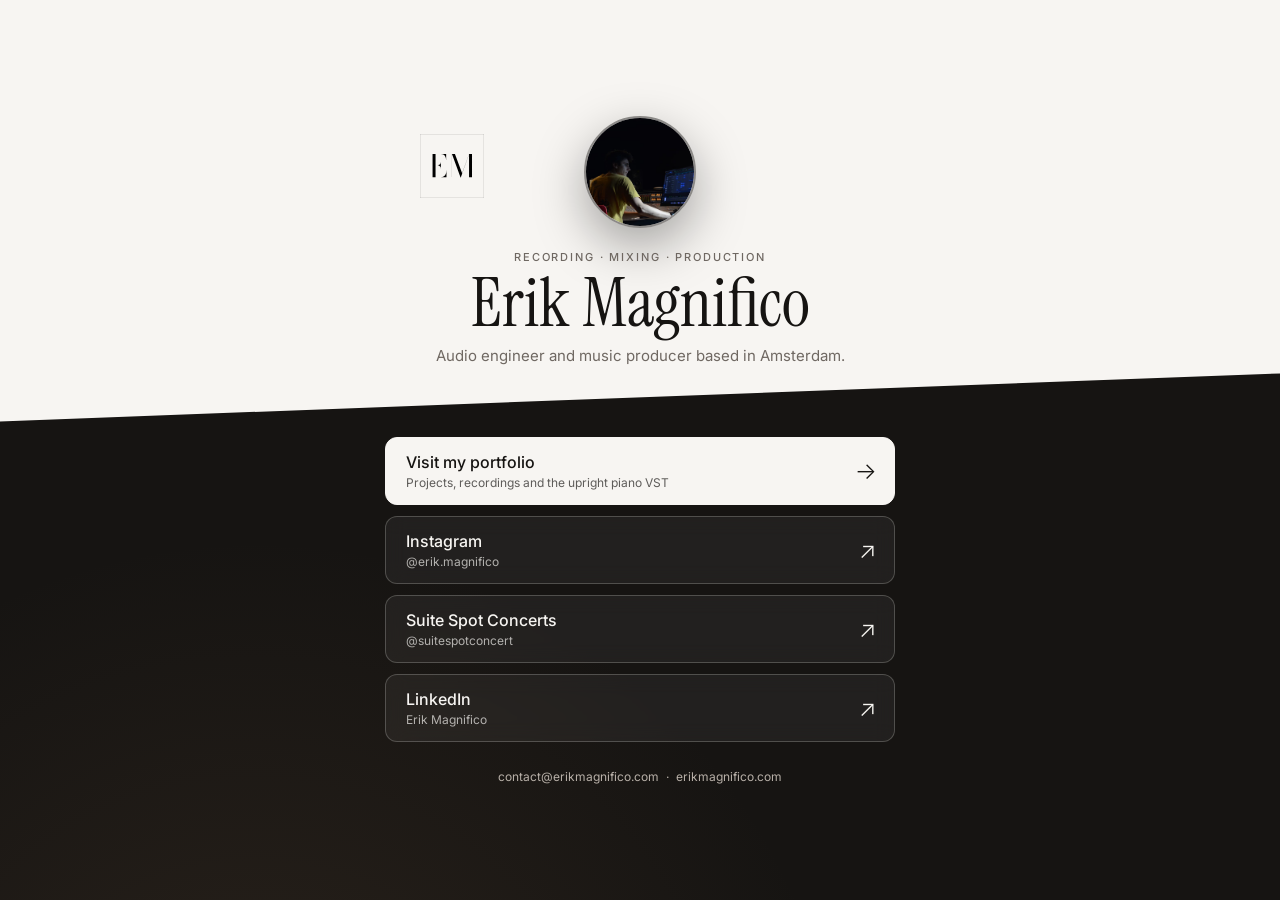
==== links/index.html @ b58874a6 "added /links" ====
<!DOCTYPE html>
<html lang="en">

<head>
    <meta charset="UTF-8">
    <meta name="viewport" content="width=device-width, initial-scale=1.0">

    <title>Erik Magnifico | Links</title>
    <meta name="description" content="Erik Magnifico’s official links: audio portfolio, Instagram, Suite Spot Concerts and LinkedIn.">
    <link rel="canonical" href="https://erikmagnifico.com/links/">

    <meta property="og:type" content="profile">
    <meta property="og:site_name" content="Erik Magnifico">
    <meta property="og:title" content="Erik Magnifico | Links">
    <meta property="og:description" content="Recording, mixing and music production. Explore Erik’s portfolio and social profiles.">
    <meta property="og:url" content="https://erikmagnifico.com/links/">
    <meta property="og:image" content="https://erikmagnifico.com/images/hero-1200.jpg">
    <meta property="og:image:alt" content="Erik Magnifico working in a recording studio">
    <meta name="twitter:card" content="summary_large_image">
    <meta name="twitter:title" content="Erik Magnifico | Links">
    <meta name="twitter:description" content="Recording, mixing and music production. Portfolio and official social profiles.">
    <meta name="twitter:image" content="https://erikmagnifico.com/images/hero-1200.jpg">

    <link rel="icon" type="image/svg+xml" href="../favicon.svg?v=2">
    <link rel="stylesheet" href="links.css?v=20260830c">
</head>

<body>
    <main class="links-page">
        <article class="links-card">
            <a class="links-logo" href="../index.html" aria-label="Visit Erik Magnifico’s homepage">
                <img src="../images/em-logo.svg" width="64" height="64" alt="">
            </a>

            <div class="links-portrait">
                <img src="../images/hero-800.jpg" width="800" height="533" alt="Erik Magnifico working in a recording studio">
            </div>

            <header class="links-intro">
                <p class="links-kicker">Recording · Mixing · Production</p>
                <h1>Erik Magnifico</h1>
                <p>Audio engineer and music producer based in Amsterdam.</p>
            </header>

            <nav class="link-list" aria-label="Erik Magnifico’s links">
                <a class="link-button link-button-primary" href="../index.html">
                    <span>
                        <strong>Visit my portfolio</strong>
                        <small>Projects, recordings and the upright piano VST</small>
                    </span>
                    <span class="link-arrow" aria-hidden="true">→</span>
                </a>

                <a class="link-button" href="https://www.instagram.com/erik.magnifico/" target="_blank" rel="noopener noreferrer">
                    <span>
                        <strong>Instagram</strong>
                        <small>@erik.magnifico</small>
                    </span>
                    <span class="link-arrow" aria-hidden="true">↗</span>
                </a>

                <a class="link-button" href="https://www.instagram.com/suitespotconcert/" target="_blank" rel="noopener noreferrer">
                    <span>
                        <strong>Suite Spot Concerts</strong>
                        <small>@suitespotconcert</small>
                    </span>
                    <span class="link-arrow" aria-hidden="true">↗</span>
                </a>

                <a class="link-button" href="https://www.linkedin.com/in/erikmagnifico" target="_blank" rel="noopener noreferrer">
                    <span>
                        <strong>LinkedIn</strong>
                        <small>Erik Magnifico</small>
                    </span>
                    <span class="link-arrow" aria-hidden="true">↗</span>
                </a>
            </nav>

            <footer class="links-footer">
                <a href="mailto:contact@erikmagnifico.com">contact@erikmagnifico.com</a>
                <span aria-hidden="true">·</span>
                <a href="../index.html">erikmagnifico.com</a>
            </footer>
        </article>
    </main>
</body>

</html>
---- links/links.css ----
@import url('https://fonts.googleapis.com/css2?family=Inter:wght@300;400;500&family=Instrument+Serif&display=swap');

:root {
    color-scheme:dark;
    --ink:#161412;
    --paper:#f7f5f2;
    --muted-light:#6f6862;
    --muted-dark:#b8b0a8;
    --line:rgba(247,245,242,0.22);
}

* {
    box-sizing:border-box;
}

html {
    min-height:100%;
    background:var(--paper);
}

body {
    min-width:280px;
    min-height:100%;
    margin:0;
    background:var(--paper);
    color:var(--ink);
    font-family:Inter, Arial, sans-serif;
}

a {
    color:inherit;
}

a:focus-visible {
    outline:3px solid var(--ink);
    outline-offset:4px;
}

.links-page {
    width:100%;
    min-height:100vh;
    min-height:100dvh;
    position:relative;
    display:grid;
    place-items:center;
    padding:clamp(22px, 5vw, 56px) 18px;
    overflow:hidden;
}

.links-card {
    width:min(100%, 510px);
    position:relative;
    z-index:0;
    text-align:center;
}

.links-logo {
    position:absolute;
    top:18px;
    left:35px;
    z-index:2;
    width:64px;
    height:64px;
    display:block;
    margin:0;
    border-radius:2px;
    background:var(--paper);
    transition:transform 180ms ease;
}

.links-logo:hover {
    transform:translateY(-2px);
}

.links-logo img {
    width:100%;
    height:100%;
    display:block;
}

.links-portrait {
    width:112px;
    aspect-ratio:1;
    margin:0 auto 22px;
    overflow:hidden;
    border:2px solid rgba(22,20,18,0.48);
    border-radius:50%;
    box-shadow:0 18px 50px rgba(0,0,0,0.34);
}

.links-portrait img {
    width:100%;
    height:100%;
    display:block;
    object-fit:cover;
    object-position:55% 63%;
}

.links-intro h1 {
    margin:7px 0 9px;
    font-family:"Instrument Serif", Georgia, serif;
    font-size:clamp(48px, 13vw, 68px);
    font-weight:400;
    line-height:0.95;
}

.links-intro > p:last-child {
    max-width:430px;
    margin:0 auto;
    color:var(--muted-light);
    font-size:15px;
    line-height:1.55;
}

.links-kicker {
    margin:0;
    color:var(--muted-light);
    font-size:11px;
    font-weight:500;
    letter-spacing:0.17em;
    text-transform:uppercase;
}

.link-list {
    position:relative;
    display:grid;
    gap:11px;
    margin-top:70px;
}

.link-list::before {
    content:"";
    position:absolute;
    top:-64px;
    bottom:-200vh;
    left:50%;
    z-index:-1;
    width:100vw;
    background:
        radial-gradient(circle at 20% 35%, rgba(123,93,66,0.2), transparent 34%),
        var(--ink);
    clip-path:polygon(0 48px, 100% 0, 100% 100%, 0 100%);
    transform:translateX(-50%);
}

.link-button {
    min-height:68px;
    display:flex;
    align-items:center;
    justify-content:space-between;
    gap:18px;
    padding:13px 18px 13px 20px;
    border:1px solid var(--line);
    border-radius:12px;
    background:rgba(247,245,242,0.055);
    color:var(--paper);
    text-align:left;
    text-decoration:none;
    backdrop-filter:blur(10px);
    transition:background 180ms ease, border-color 180ms ease, transform 180ms ease;
}

.link-button:hover {
    border-color:rgba(247,245,242,0.55);
    background:rgba(247,245,242,0.1);
    transform:translateY(-2px);
}

.link-button-primary {
    border-color:var(--paper);
    background:var(--paper);
    color:var(--ink);
}

.link-button-primary:hover {
    border-color:var(--paper);
    background:#e9e3db;
}

.link-button strong,
.link-button small {
    display:block;
}

.link-button strong {
    font-size:16px;
    font-weight:500;
    line-height:1.25;
}

.link-button small {
    margin-top:3px;
    color:inherit;
    font-size:12px;
    line-height:1.35;
    opacity:0.68;
}

.link-arrow {
    flex:0 0 auto;
    font-size:23px;
    font-weight:300;
    line-height:1;
}

.link-button:focus-visible,
.links-footer a:focus-visible {
    outline-color:var(--paper);
}

.links-footer {
    display:flex;
    flex-wrap:wrap;
    justify-content:center;
    gap:7px;
    margin-top:27px;
    color:var(--muted-dark);
    font-size:12px;
}

.links-footer a {
    text-decoration:none;
}

.links-footer a:hover {
    color:var(--paper);
}

@media (max-width: 768px) {
    .links-logo {
        top:15px;
        left:20px;
        width:45px;
        height:45px;
    }
}

@media (max-width: 420px) {
    .links-page {
        place-items:start center;
        padding-top:28px;
        padding-bottom:28px;
    }

    .links-logo {
        left:15px;
        width:40px;
        height:40px;
    }

    .links-portrait {
        width:94px;
        margin-bottom:18px;
    }

    .link-list {
        margin-top:62px;
    }

    .link-list::before {
        top:-56px;
        clip-path:polygon(0 40px, 100% 0, 100% 100%, 0 100%);
    }
}

@media (prefers-reduced-motion: reduce) {
    .links-logo,
    .link-button {
        transition:none;
    }
}
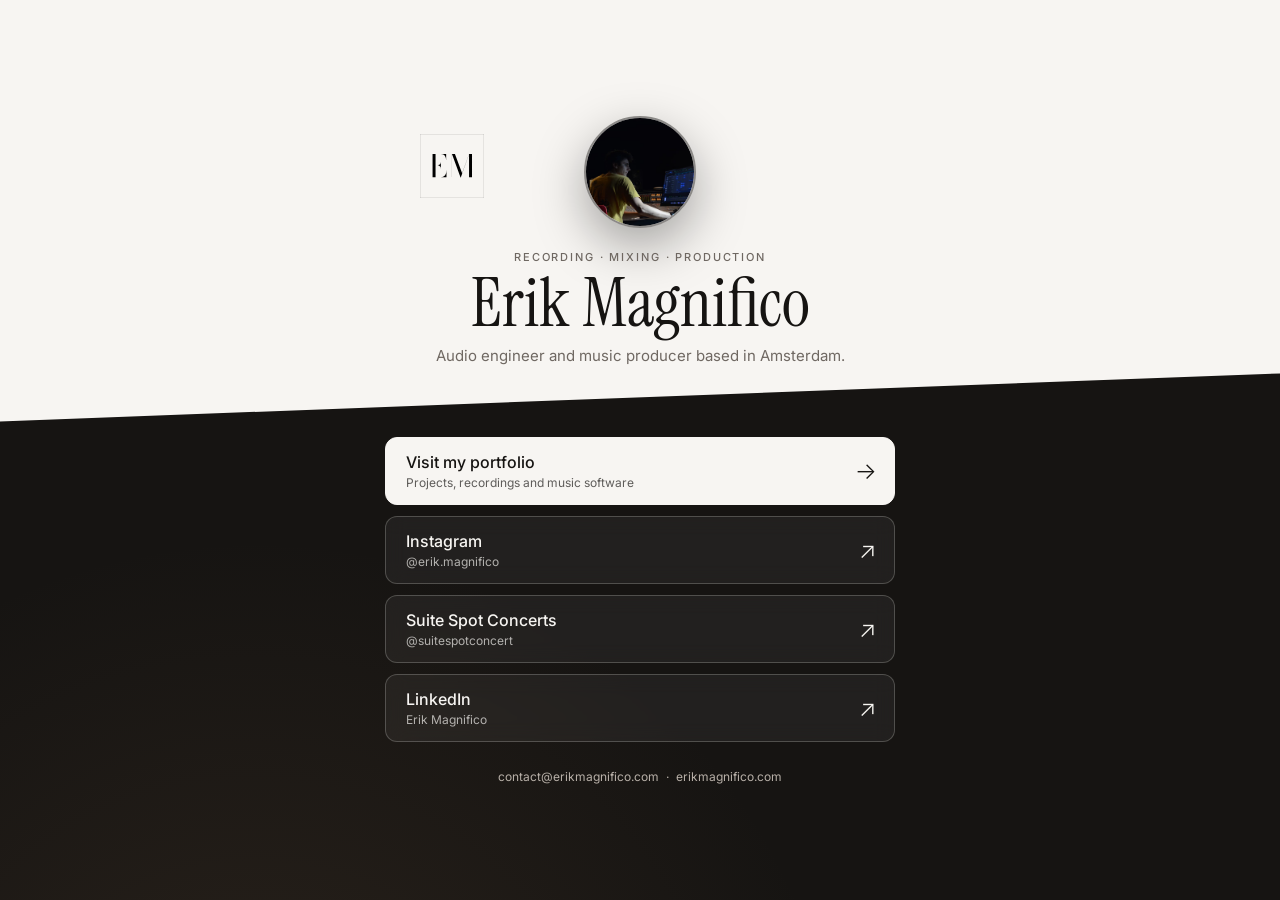
==== commit e9255190: "editit to /links" ====
--- a/links/index.html
+++ b/links/index.html
@@ -46,7 +46,7 @@
                 <a class="link-button link-button-primary" href="../index.html">
                     <span>
                         <strong>Visit my portfolio</strong>
-                        <small>Projects, recordings and the upright piano VST</small>
+                        <small>Projects, recordings and music software</small>
                     </span>
                     <span class="link-arrow" aria-hidden="true">→</span>
                 </a>
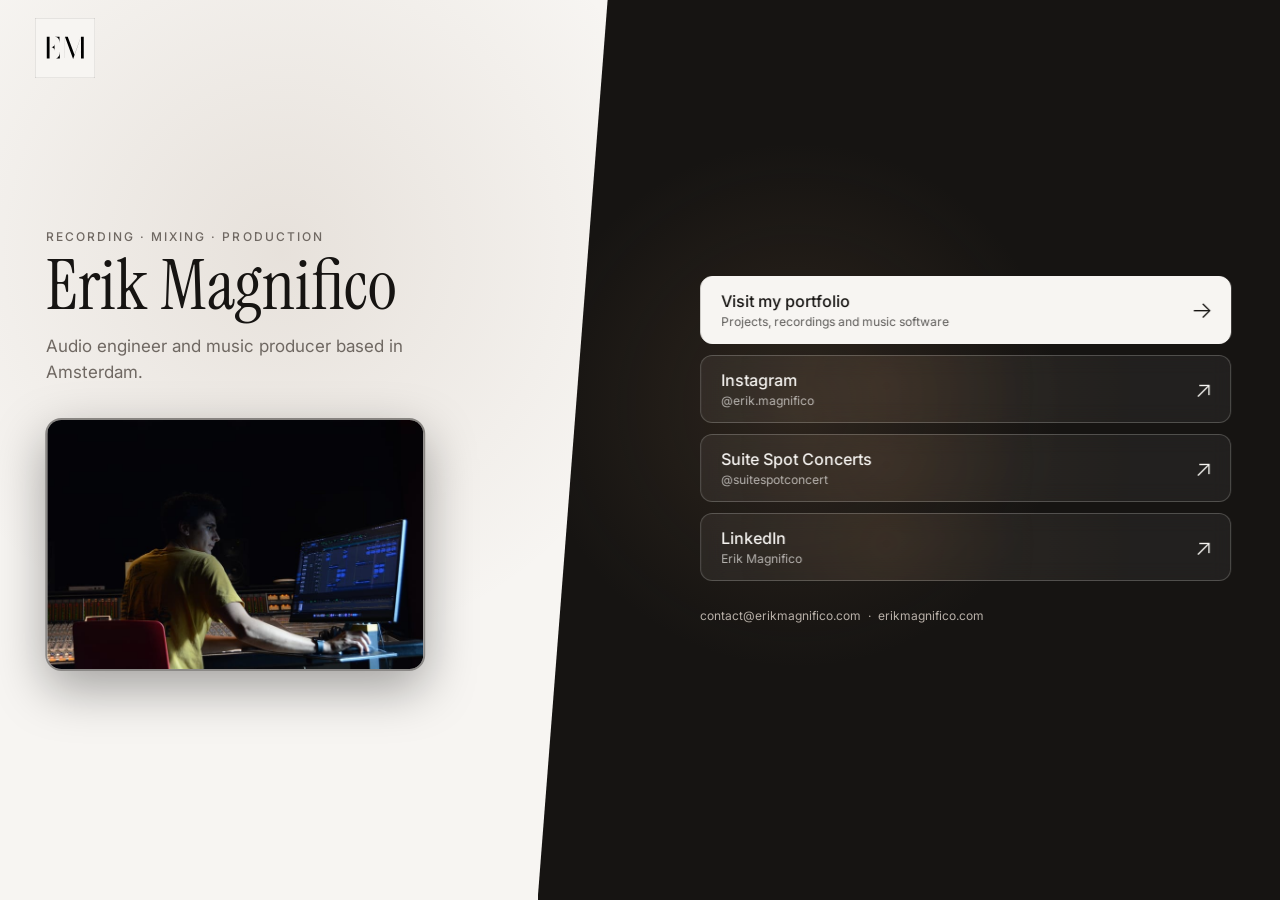
==== commit 63fd5538: "text fixed and over all link section adn contact sections adaption" ====
--- a/links/index.html
+++ b/links/index.html
@@ -22,65 +22,69 @@
     <meta name="twitter:image" content="https://erikmagnifico.com/images/hero-1200.jpg">
 
     <link rel="icon" type="image/svg+xml" href="../favicon.svg?v=2">
-    <link rel="stylesheet" href="links.css?v=20260830c">
+    <link rel="stylesheet" href="links.css?v=20260830l">
 </head>
 
 <body>
     <main class="links-page">
+        <a class="links-logo" href="../index.html" aria-label="Visit Erik Magnifico’s homepage">
+            <img src="../images/em-logo.svg" width="64" height="64" alt="">
+        </a>
+
         <article class="links-card">
-            <a class="links-logo" href="../index.html" aria-label="Visit Erik Magnifico’s homepage">
-                <img src="../images/em-logo.svg" width="64" height="64" alt="">
-            </a>
+            <div class="links-profile">
+                <div class="links-portrait">
+                    <img src="../images/hero-800.jpg" width="800" height="533" alt="Erik Magnifico working in a recording studio">
+                </div>
 
-            <div class="links-portrait">
-                <img src="../images/hero-800.jpg" width="800" height="533" alt="Erik Magnifico working in a recording studio">
+                <header class="links-intro">
+                    <p class="links-kicker">Recording · Mixing · Production</p>
+                    <h1>Erik Magnifico</h1>
+                    <p>Audio engineer and music producer based in Amsterdam.</p>
+                </header>
             </div>
 
-            <header class="links-intro">
-                <p class="links-kicker">Recording · Mixing · Production</p>
-                <h1>Erik Magnifico</h1>
-                <p>Audio engineer and music producer based in Amsterdam.</p>
-            </header>
+            <div class="links-actions">
+                <nav class="link-list" aria-label="Erik Magnifico’s links">
+                    <a class="link-button link-button-primary" href="../index.html">
+                        <span>
+                            <strong>Visit my portfolio</strong>
+                            <small>Projects, recordings and music software</small>
+                        </span>
+                        <span class="link-arrow" aria-hidden="true">→</span>
+                    </a>
 
-            <nav class="link-list" aria-label="Erik Magnifico’s links">
-                <a class="link-button link-button-primary" href="../index.html">
-                    <span>
-                        <strong>Visit my portfolio</strong>
-                        <small>Projects, recordings and music software</small>
-                    </span>
-                    <span class="link-arrow" aria-hidden="true">→</span>
-                </a>
+                    <a class="link-button" href="https://www.instagram.com/erik.magnifico/" target="_blank" rel="noopener noreferrer">
+                        <span>
+                            <strong>Instagram</strong>
+                            <small>@erik.magnifico</small>
+                        </span>
+                        <span class="link-arrow" aria-hidden="true">↗</span>
+                    </a>
 
-                <a class="link-button" href="https://www.instagram.com/erik.magnifico/" target="_blank" rel="noopener noreferrer">
-                    <span>
-                        <strong>Instagram</strong>
-                        <small>@erik.magnifico</small>
-                    </span>
-                    <span class="link-arrow" aria-hidden="true">↗</span>
-                </a>
+                    <a class="link-button" href="https://www.instagram.com/suitespotconcert/" target="_blank" rel="noopener noreferrer">
+                        <span>
+                            <strong>Suite Spot Concerts</strong>
+                            <small>@suitespotconcert</small>
+                        </span>
+                        <span class="link-arrow" aria-hidden="true">↗</span>
+                    </a>
 
-                <a class="link-button" href="https://www.instagram.com/suitespotconcert/" target="_blank" rel="noopener noreferrer">
-                    <span>
-                        <strong>Suite Spot Concerts</strong>
-                        <small>@suitespotconcert</small>
-                    </span>
-                    <span class="link-arrow" aria-hidden="true">↗</span>
-                </a>
+                    <a class="link-button" href="https://www.linkedin.com/in/erikmagnifico" target="_blank" rel="noopener noreferrer">
+                        <span>
+                            <strong>LinkedIn</strong>
+                            <small>Erik Magnifico</small>
+                        </span>
+                        <span class="link-arrow" aria-hidden="true">↗</span>
+                    </a>
+                </nav>
 
-                <a class="link-button" href="https://www.linkedin.com/in/erikmagnifico" target="_blank" rel="noopener noreferrer">
-                    <span>
-                        <strong>LinkedIn</strong>
-                        <small>Erik Magnifico</small>
-                    </span>
-                    <span class="link-arrow" aria-hidden="true">↗</span>
-                </a>
-            </nav>
-
-            <footer class="links-footer">
-                <a href="mailto:contact@erikmagnifico.com">contact@erikmagnifico.com</a>
-                <span aria-hidden="true">·</span>
-                <a href="../index.html">erikmagnifico.com</a>
-            </footer>
+                <footer class="links-footer">
+                    <a href="mailto:contact@erikmagnifico.com">contact@erikmagnifico.com</a>
+                    <span aria-hidden="true">·</span>
+                    <a href="../index.html">erikmagnifico.com</a>
+                </footer>
+            </div>
         </article>
     </main>
 </body>
--- a/links/links.css
+++ b/links/links.css
@@ -50,7 +50,7 @@
 .links-card {
     width:min(100%, 510px);
     position:relative;
-    z-index:0;
+    z-index:1;
     text-align:center;
 }
 
@@ -59,8 +59,8 @@
     top:18px;
     left:35px;
     z-index:2;
-    width:64px;
-    height:64px;
+    width:60px;
+    height:60px;
     display:block;
     margin:0;
     border-radius:2px;
@@ -152,7 +152,9 @@
     padding:13px 18px 13px 20px;
     border:1px solid var(--line);
     border-radius:12px;
-    background:rgba(247,245,242,0.055);
+    background:
+        radial-gradient(circle at 35% 45%, rgba(168,108,58,0.11), rgba(123,93,66,0.045) 38%, transparent 72%),
+        rgba(247,245,242,0.055);
     color:var(--paper);
     text-align:left;
     text-decoration:none;
@@ -162,7 +164,9 @@
 
 .link-button:hover {
     border-color:rgba(247,245,242,0.55);
-    background:rgba(247,245,242,0.1);
+    background:
+        radial-gradient(circle at 35% 45%, rgba(181,116,61,0.18), rgba(123,93,66,0.07) 42%, transparent 74%),
+        rgba(247,245,242,0.1);
     transform:translateY(-2px);
 }
 
@@ -226,6 +230,87 @@
     color:var(--paper);
 }
 
+@media (min-width: 900px) {
+    .links-page {
+        padding:90px clamp(48px, 6vw, 96px);
+        background:
+            radial-gradient(circle at 22% 28%, rgba(123,93,66,0.13), transparent 34%),
+            var(--paper);
+    }
+
+    .links-page::before {
+        content:"";
+        position:absolute;
+        inset:0 0 0 auto;
+        z-index:0;
+        width:58%;
+        background:
+            radial-gradient(circle at 35% 45%, rgba(123,93,66,0.22), transparent 38%),
+            var(--ink);
+        clip-path:polygon(70px 0, 100% 0, 100% 100%, 0 100%);
+    }
+
+    .links-card {
+        width:100%;
+        display:grid;
+        grid-template-columns:minmax(300px, 0.95fr) minmax(360px, 1fr);
+        align-items:center;
+        gap:clamp(56px, 7vw, 100px);
+        text-align:left;
+    }
+
+    .links-profile {
+        width:100%;
+        max-width:460px;
+        display:flex;
+        flex-direction:column-reverse;
+        align-items:flex-start;
+        justify-self:center;
+        transform:translateX(clamp(-82px, -4.2vw, -28px));
+    }
+
+    .links-actions {
+        width:100%;
+        max-width:560px;
+        justify-self:start;
+        transform:translateX(clamp(24px, 2.2vw, 38px));
+    }
+
+    .links-portrait {
+        width:min(100%, 380px);
+        aspect-ratio:3 / 2;
+        margin:32px 0 0;
+        border-radius:16px;
+    }
+
+    .links-intro h1 {
+        margin:8px 0 14px;
+        font-size:clamp(60px, 5.5vw, 82px);
+    }
+
+    .links-intro > p:last-child {
+        max-width:390px;
+        margin:0;
+        font-size:17px;
+    }
+
+    .links-kicker {
+        font-size:12px;
+    }
+
+    .link-list {
+        margin-top:0;
+    }
+
+    .link-list::before {
+        display:none;
+    }
+
+    .links-footer {
+        justify-content:flex-start;
+    }
+}
+
 @media (max-width: 768px) {
     .links-logo {
         top:15px;
